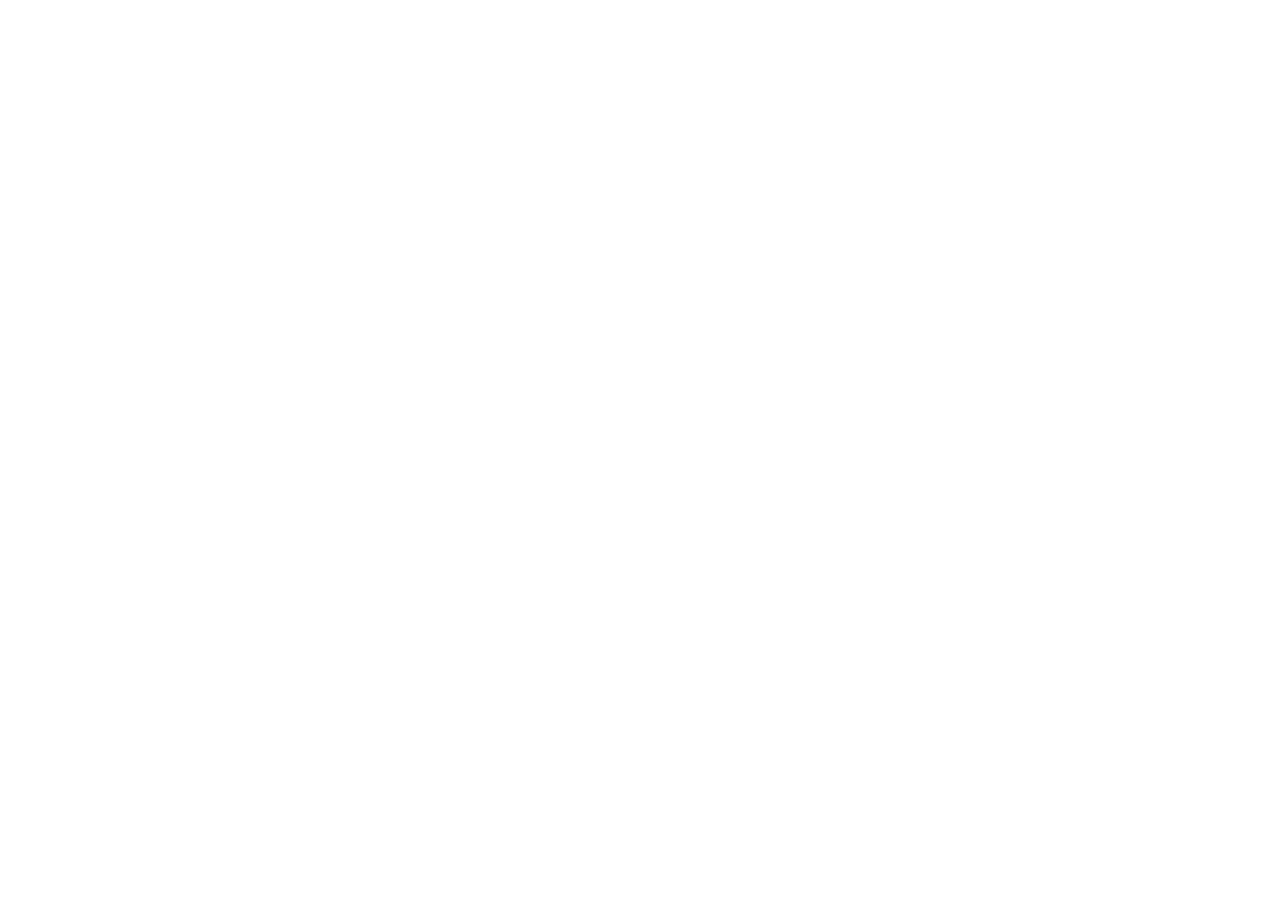
==== index.html @ 889eeae2 "docs: initial page" ====
<!DOCTYPE html>
<html lang="en">
<head>
    <meta charset="UTF-8">
    <meta name="viewport" content="width=device-width, initial-scale=1.0">
    <title>Font weights demo (100~900)</title>
</head>
<body>

</body>
</html>
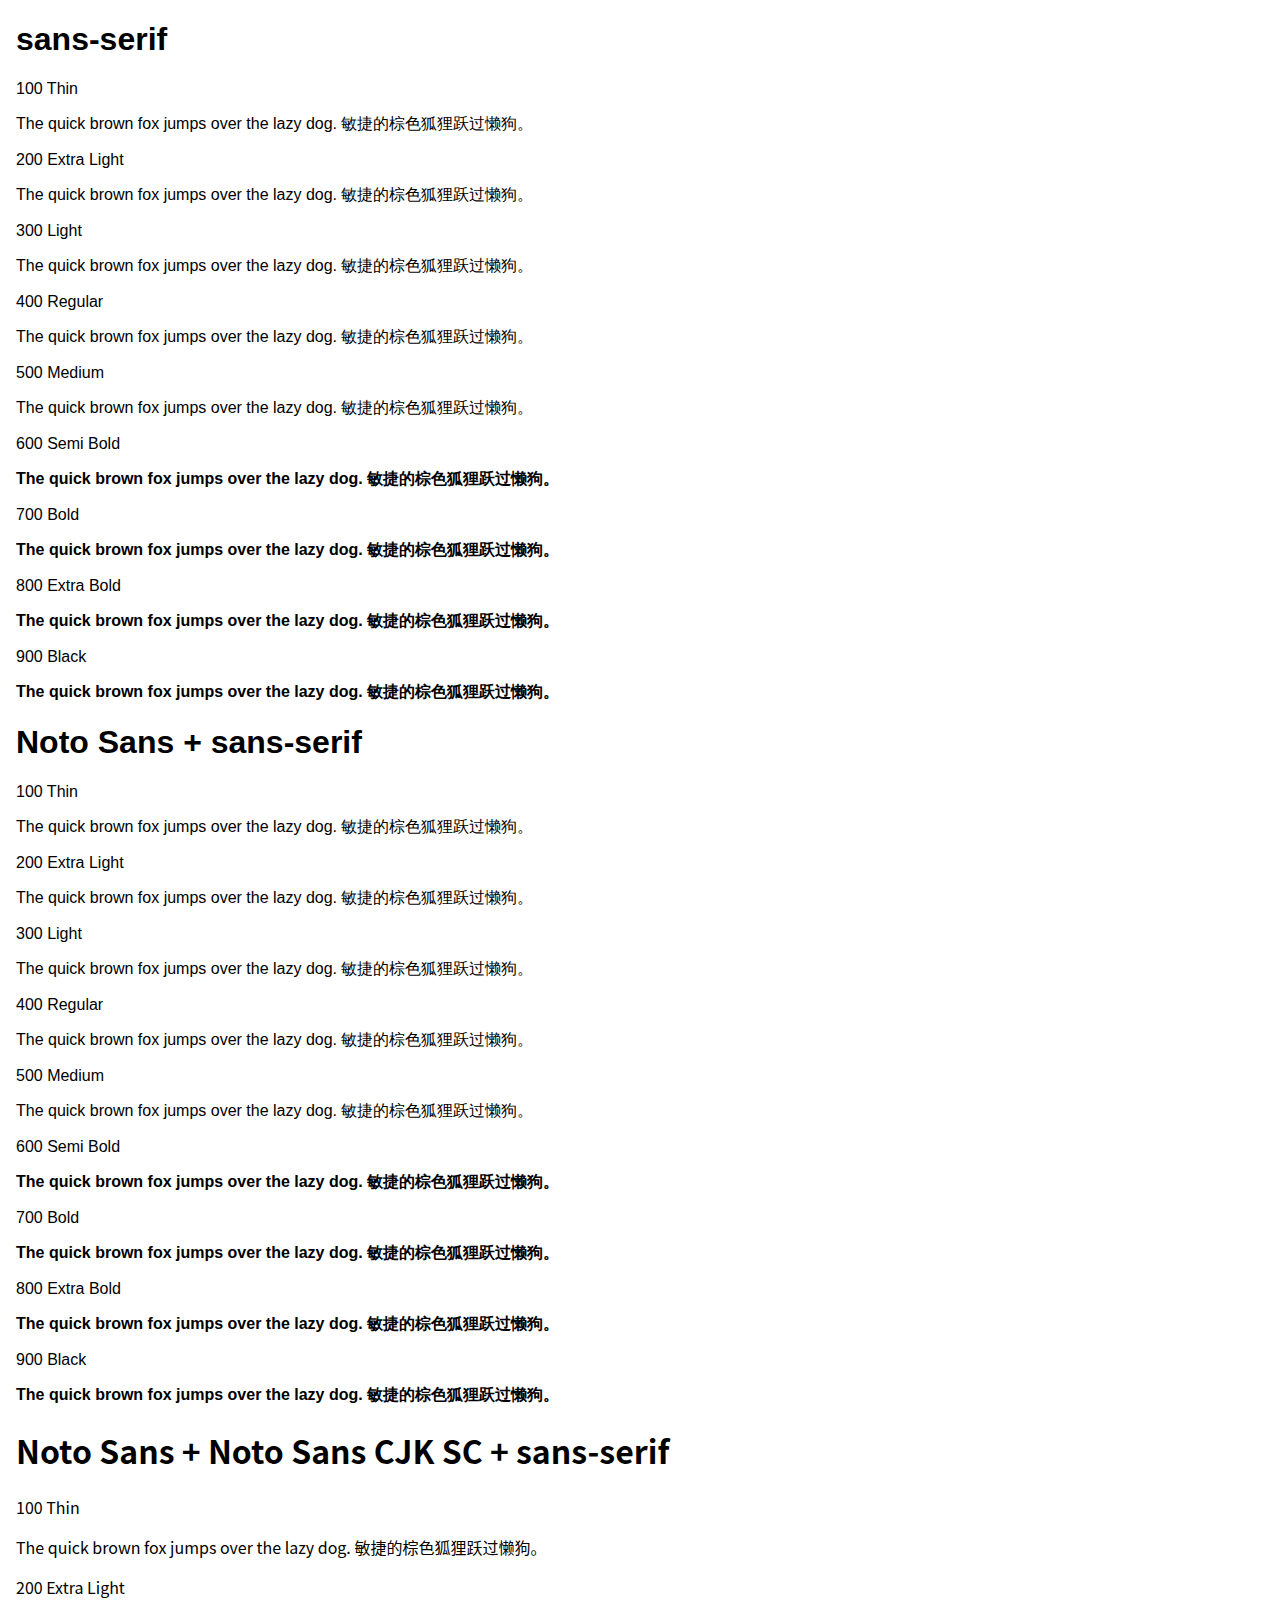
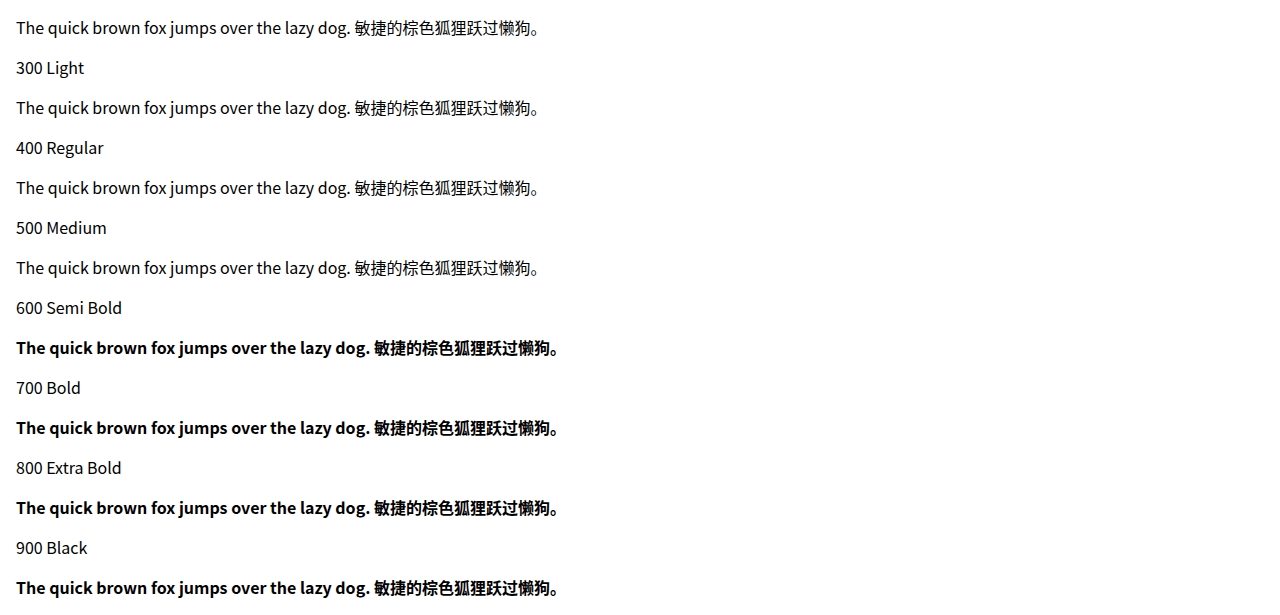
==== commit 202b1798: "feat: load demo text" ====
--- a/index.html
+++ b/index.html
@@ -6,6 +6,7 @@
     <title>Font weights demo (100~900)</title>
 </head>
 <body>
-
+    <div id="root"></div>
+    <script src="js/index.js"></script>
 </body>
 </html>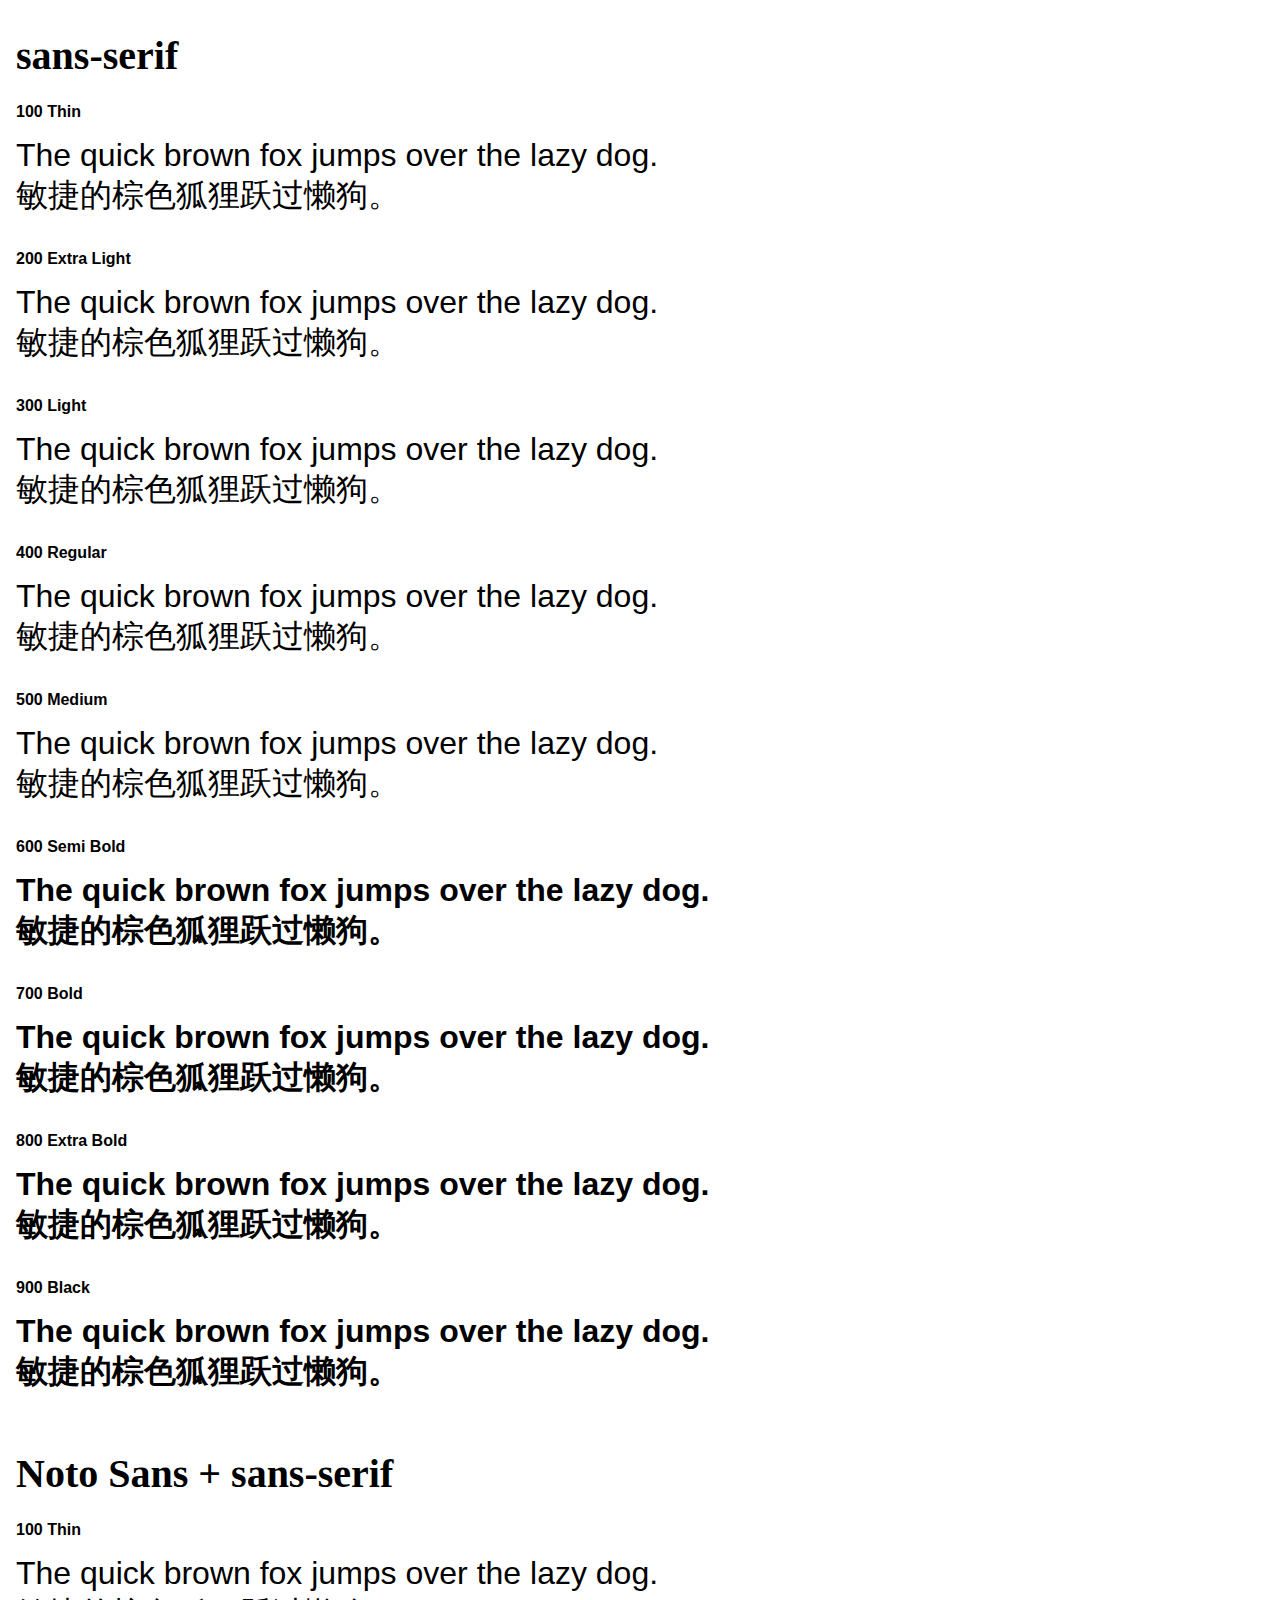
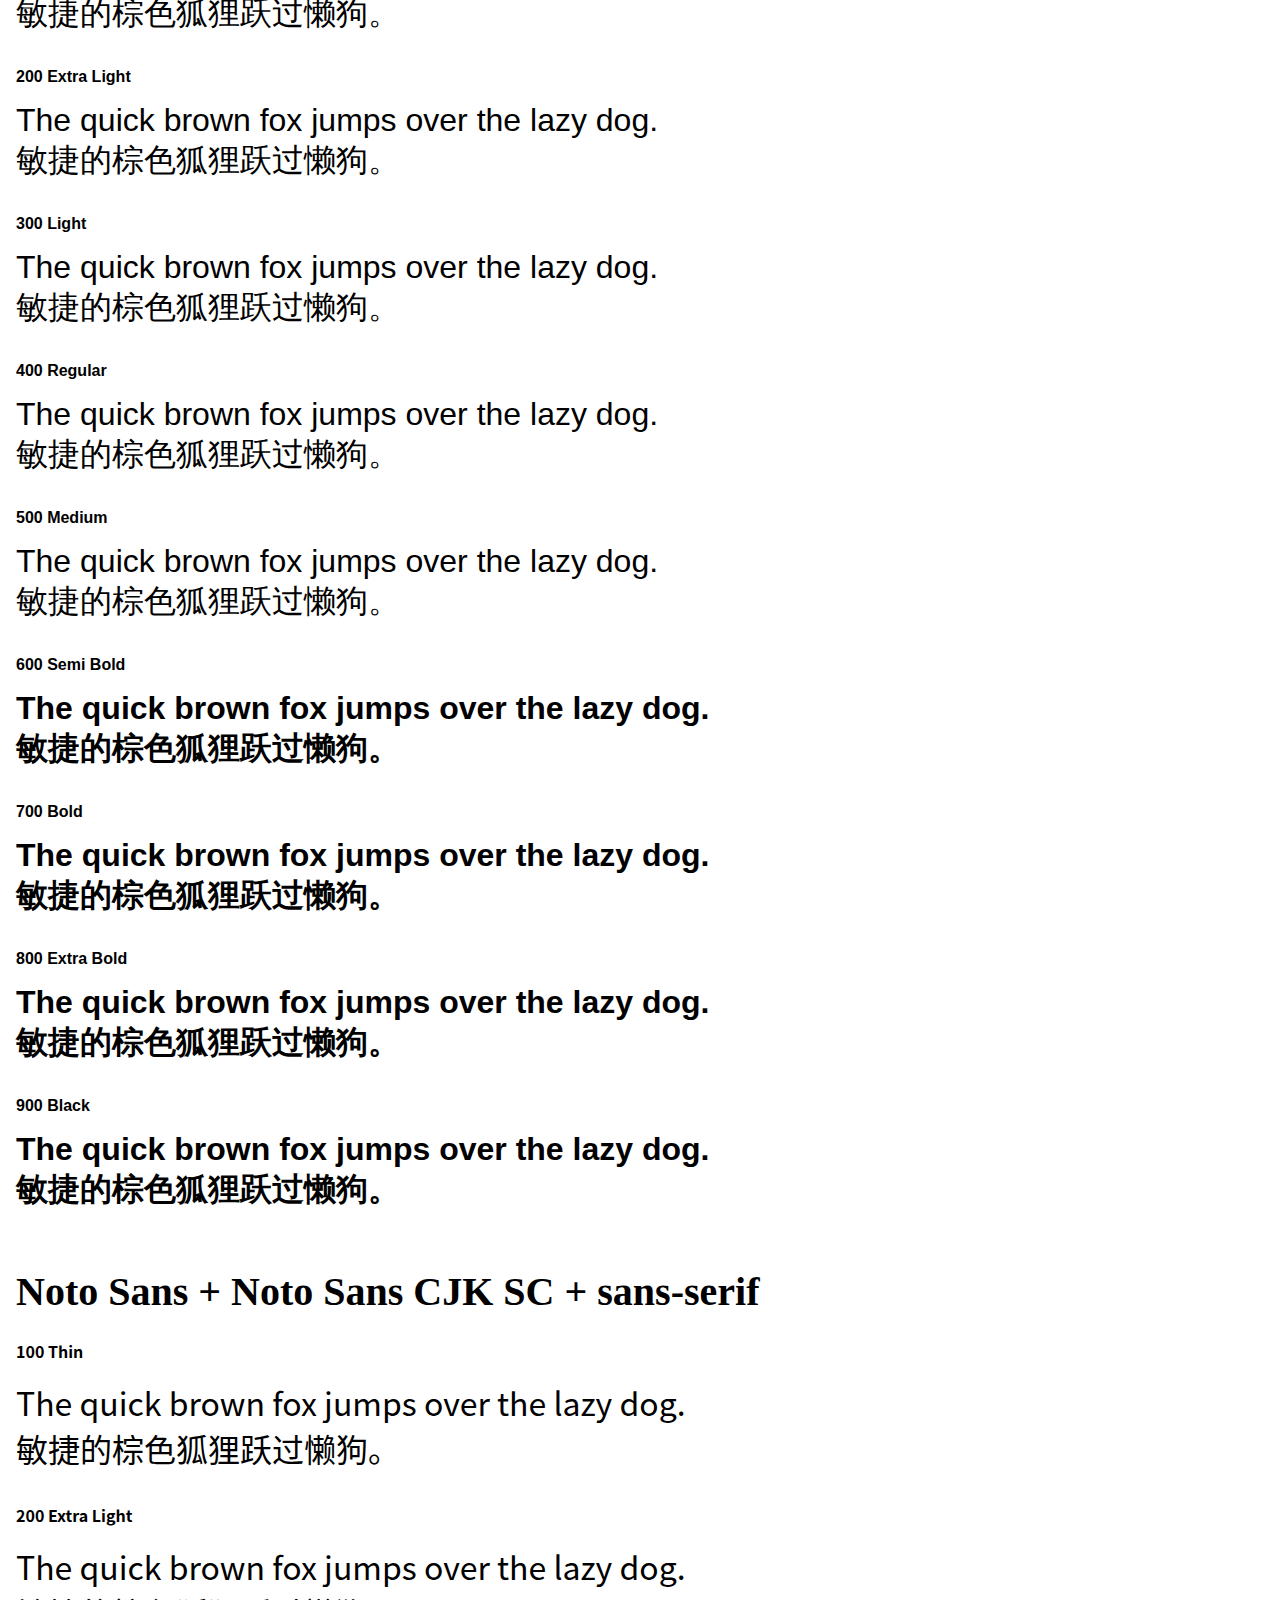
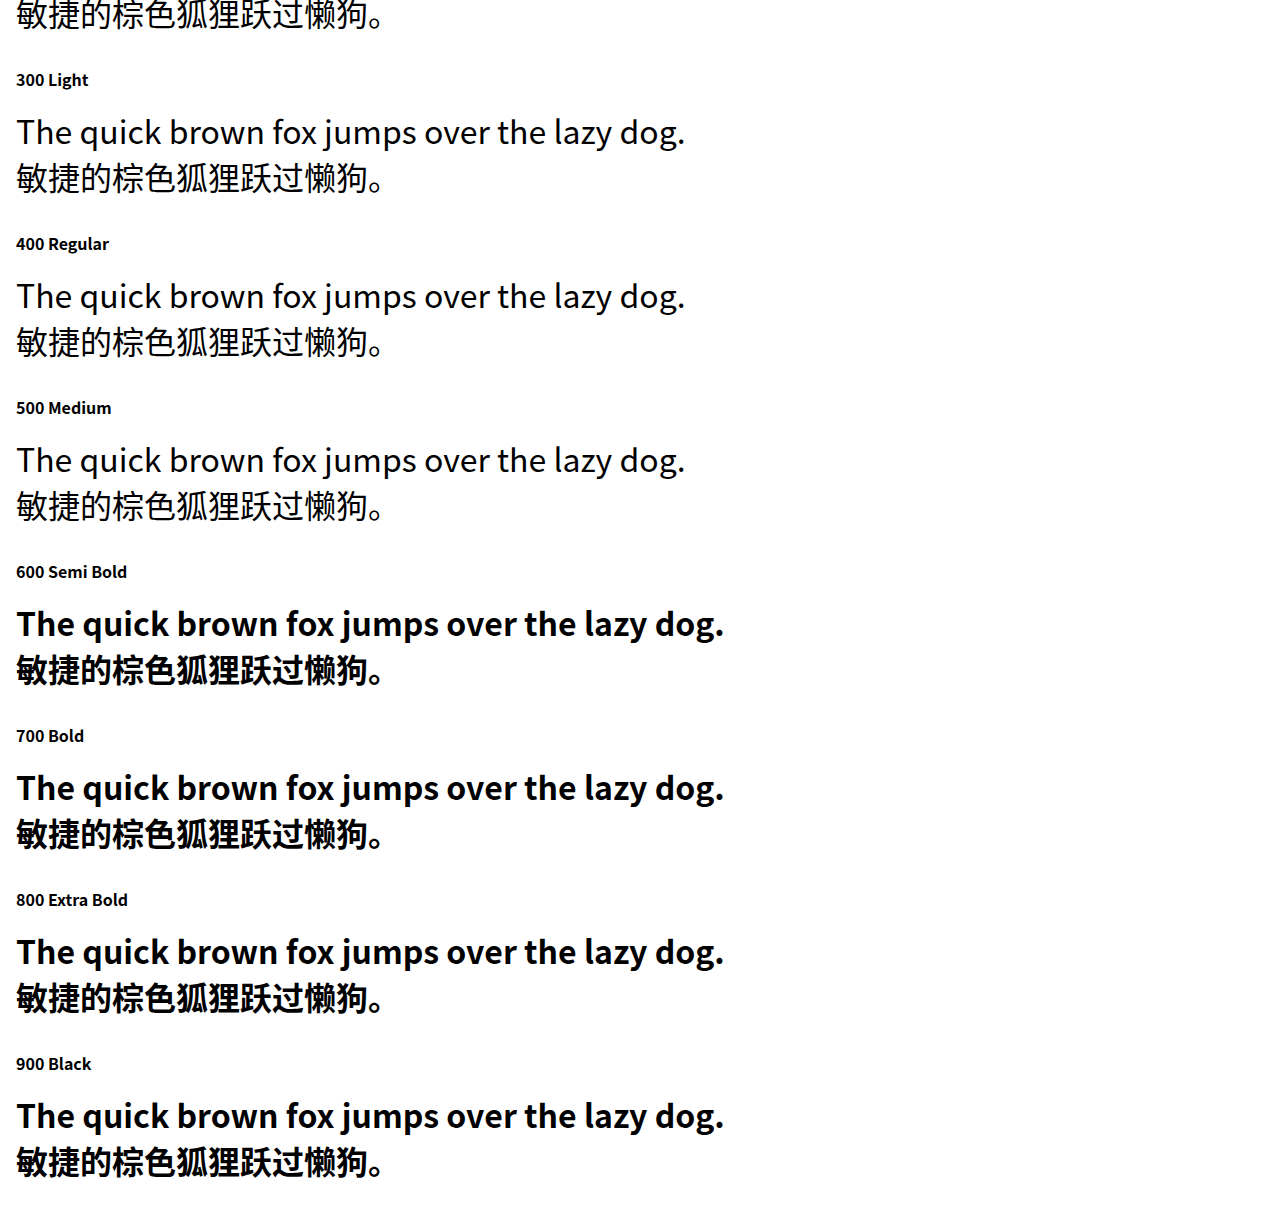
==== commit f62daf60: "test: added stylings" ====
--- a/index.html
+++ b/index.html
@@ -4,6 +4,7 @@
     <meta charset="UTF-8">
     <meta name="viewport" content="width=device-width, initial-scale=1.0">
     <title>Font weights demo (100~900)</title>
+    <link rel="stylesheet" href="css/index.css">
 </head>
 <body>
     <div id="root"></div>
--- a/css/index.css
+++ b/css/index.css
@@ -0,0 +1,11 @@
+@import url('./blocks.css');
+
+* {
+    box-sizing: border-box;
+    margin: 0;
+    bottom: 0;
+}
+
+body {
+    padding: 0.5em;
+}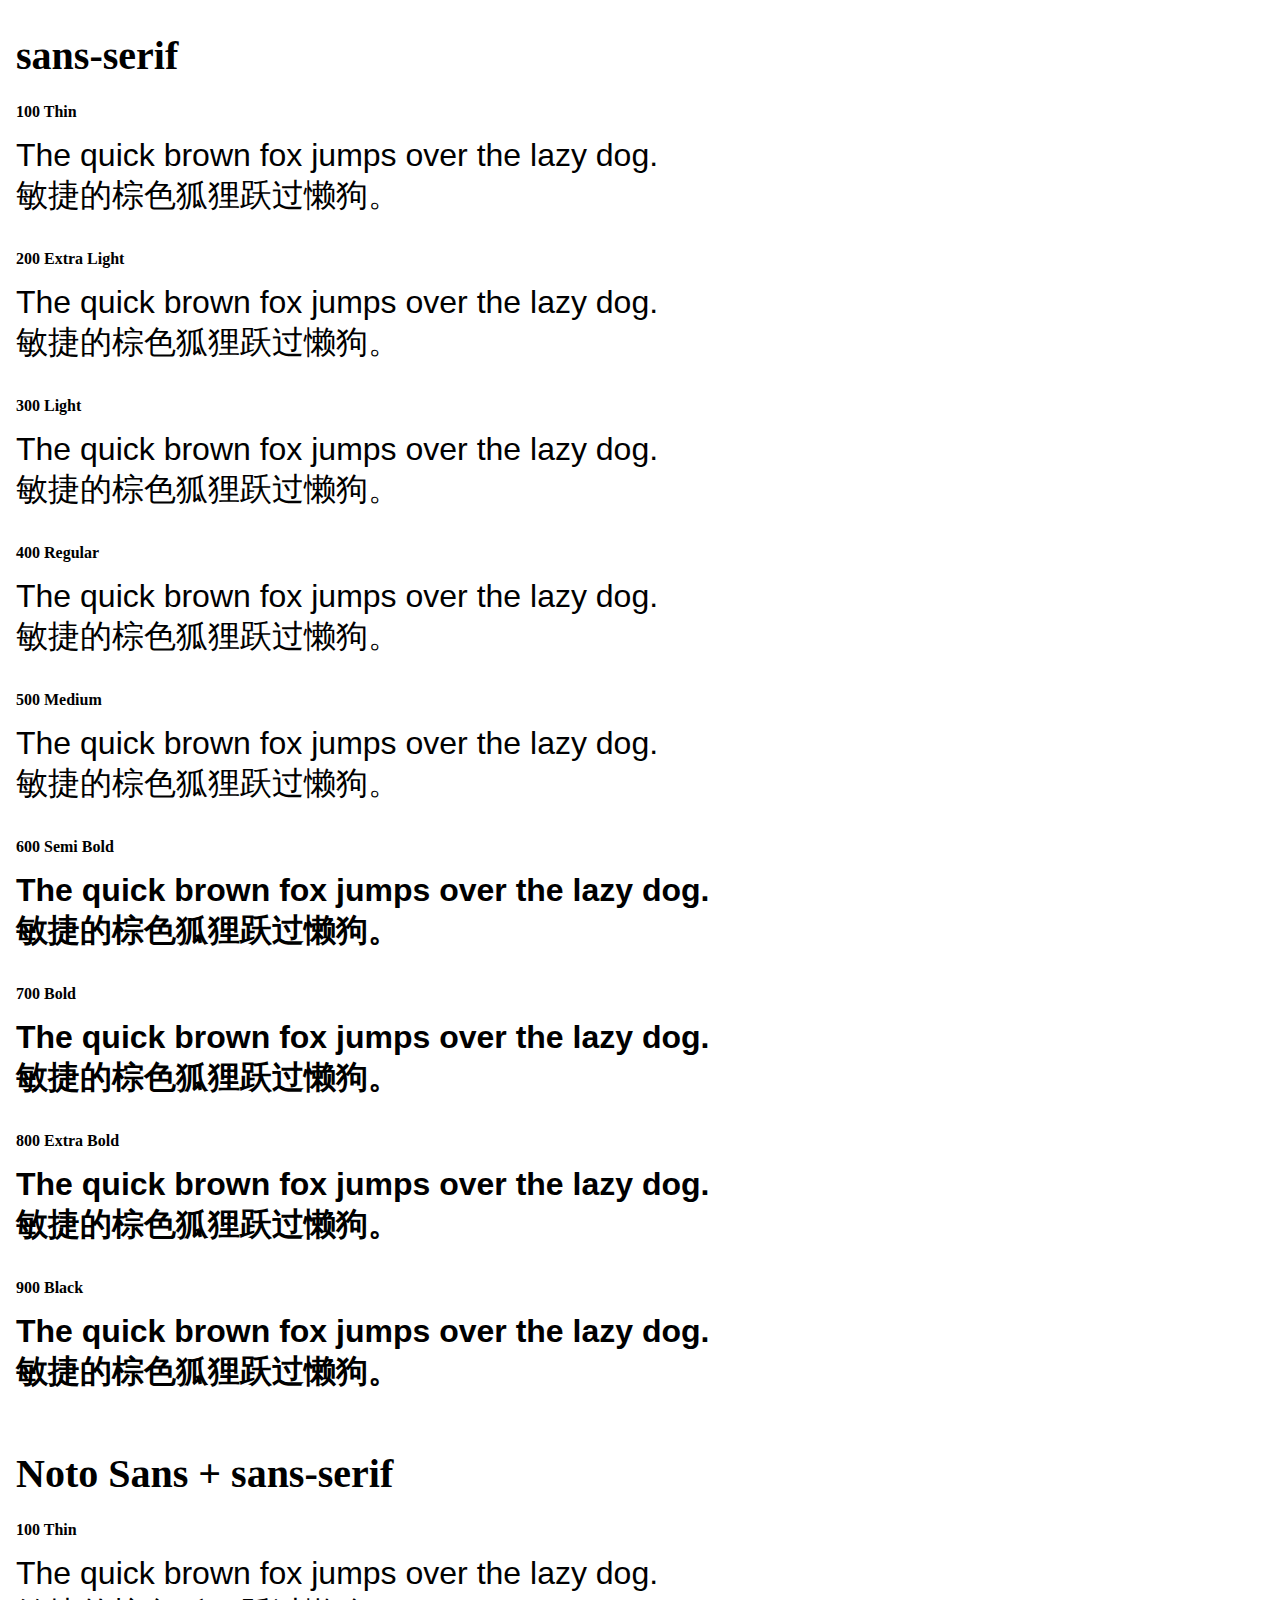
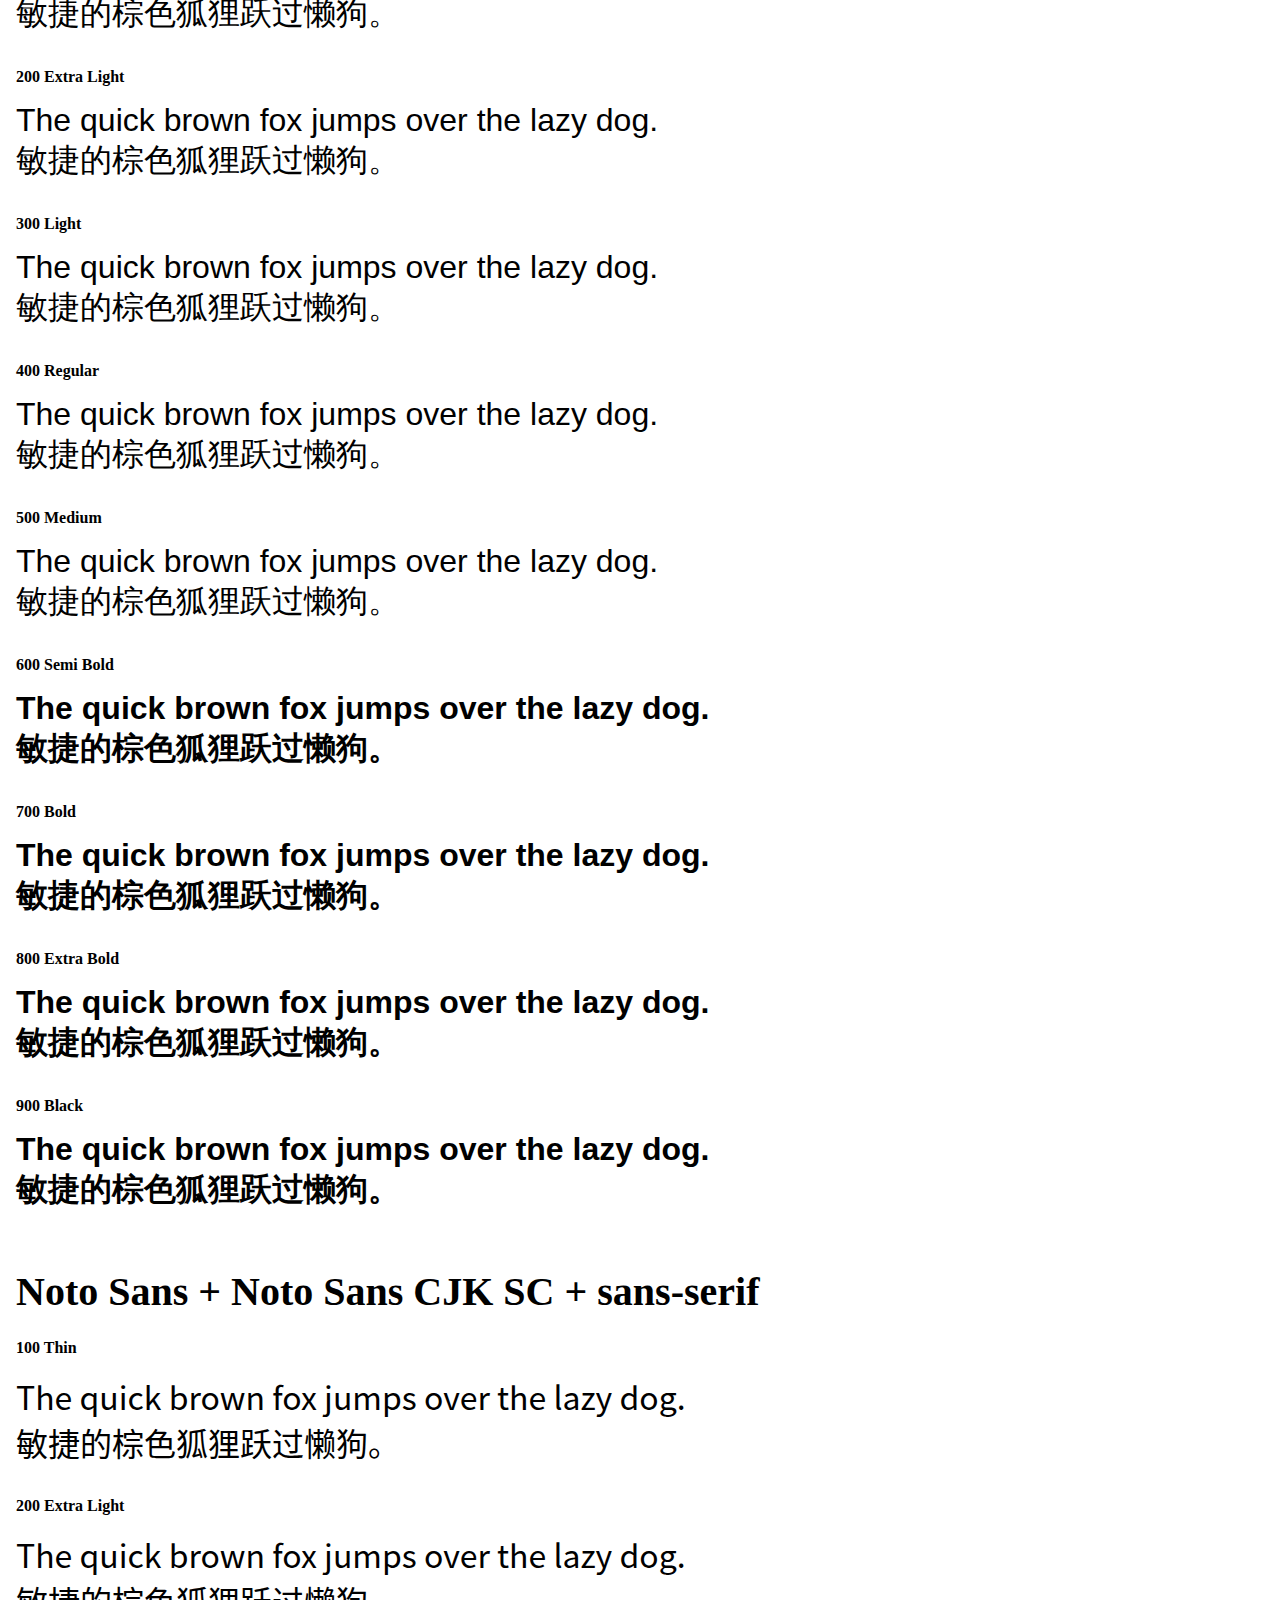
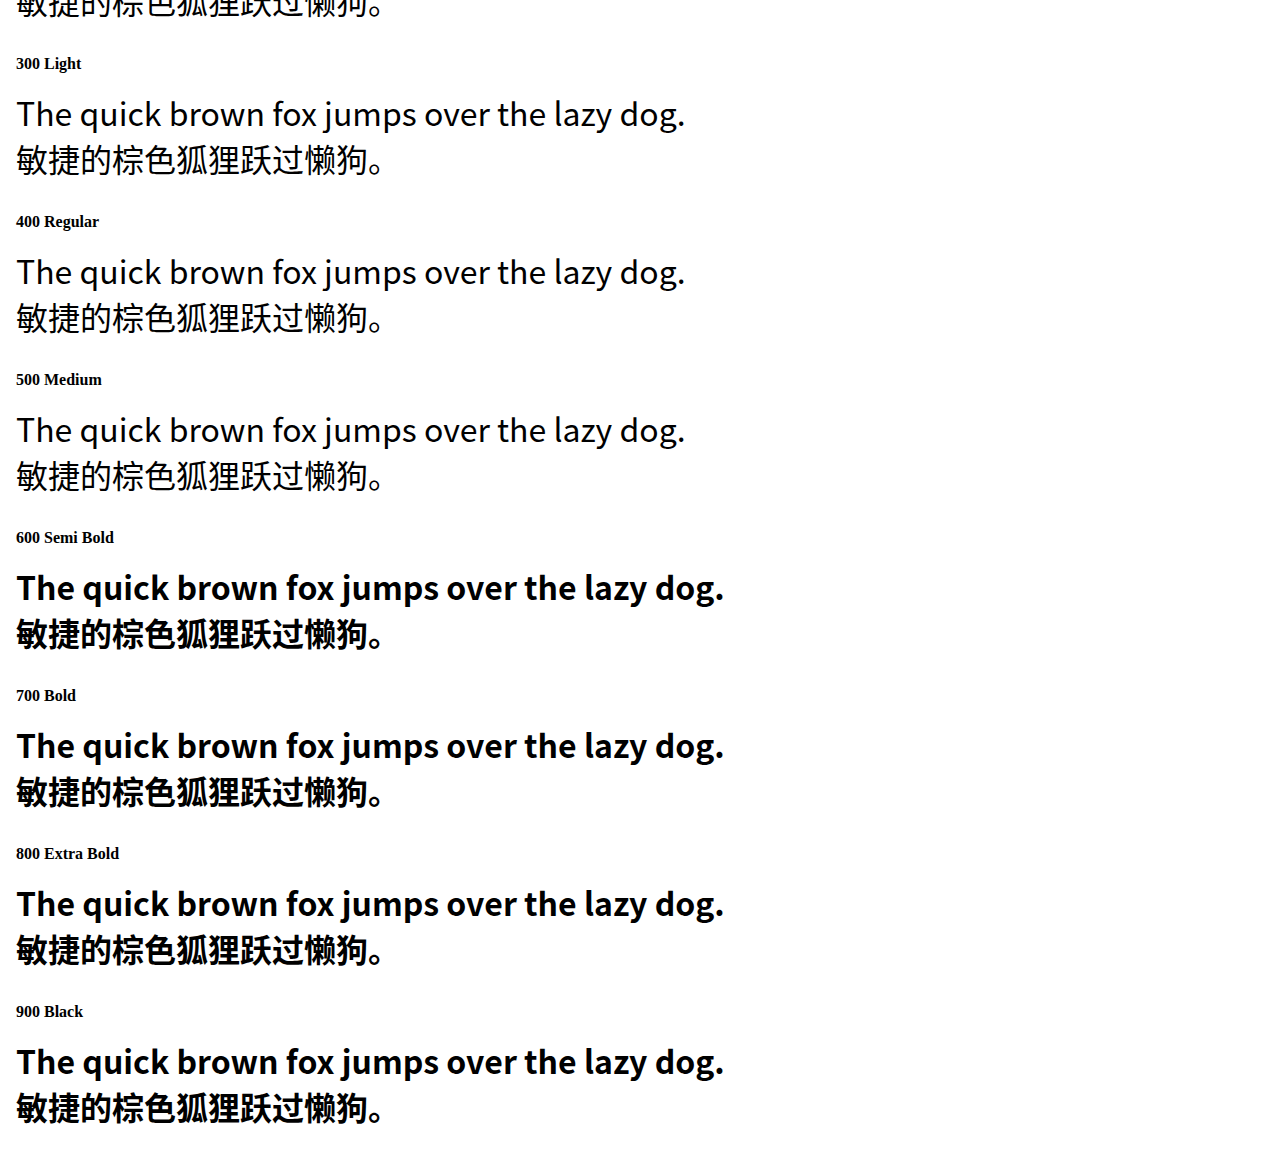
==== commit 57b1efdc: "test: added favicon.ico" ====
--- a/index.html
+++ b/index.html
@@ -5,6 +5,7 @@
     <meta name="viewport" content="width=device-width, initial-scale=1.0">
     <title>Font weights demo (100~900)</title>
     <link rel="stylesheet" href="css/index.css">
+    <link rel="icon" href="favicon.ico">
 </head>
 <body>
     <div id="root"></div>
